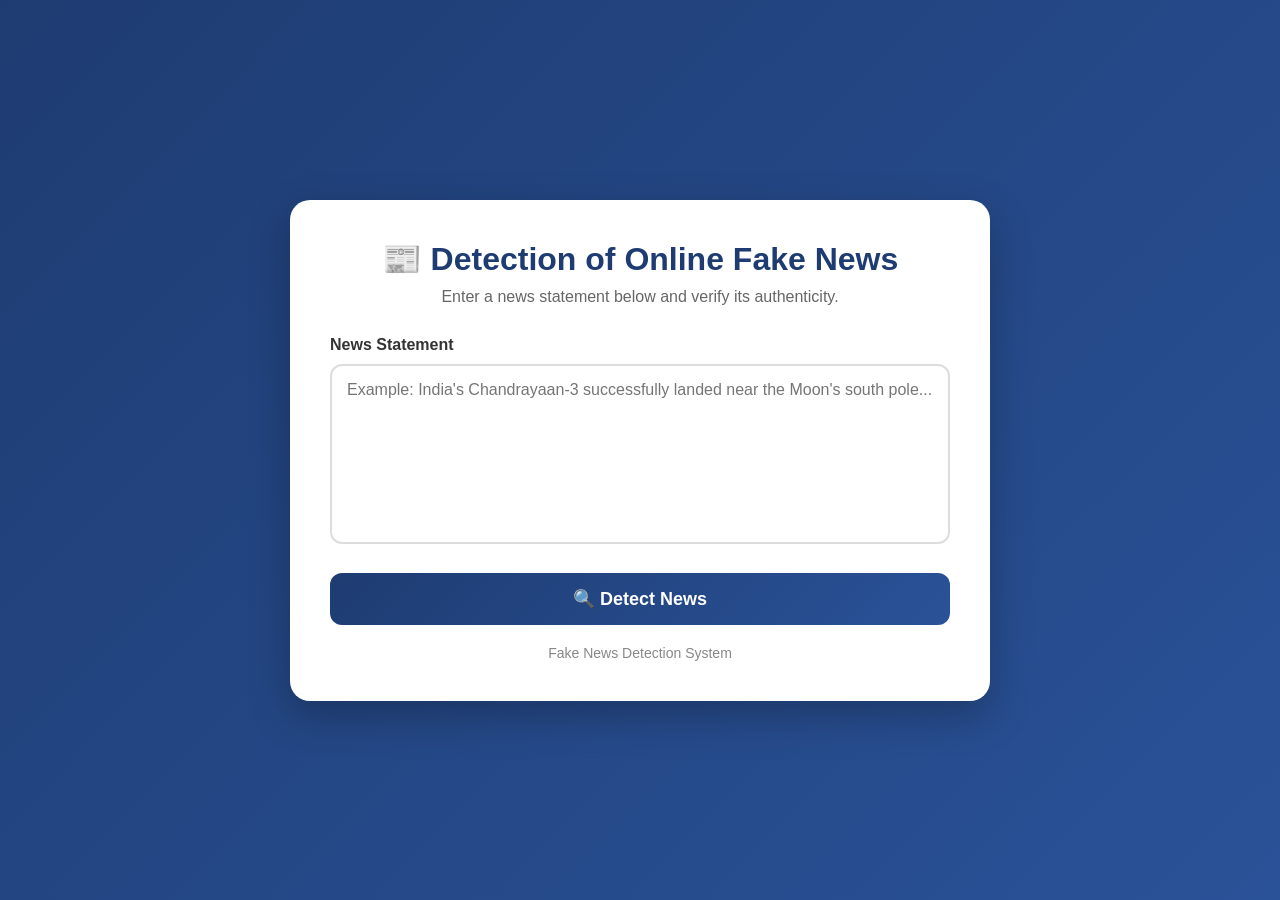
==== index.html @ d2826a5a "Add files via upload initial upload" ====
<!DOCTYPE html>
<html lang="en">
<head>
<meta charset="UTF-8">
<meta name="viewport" content="width=device-width, initial-scale=1.0">
<title>Detection of Online Fake News</title>

<style>
*{
    margin:0;
    padding:0;
    box-sizing:border-box;
    font-family:'Segoe UI', Tahoma, Geneva, Verdana, sans-serif;
}

body{
    min-height:100vh;
    display:flex;
    justify-content:center;
    align-items:center;
    background:linear-gradient(135deg,#1e3c72,#2a5298);
    padding:20px;
}

.container{
    width:100%;
    max-width:700px;
    background:white;
    border-radius:20px;
    padding:40px;
    box-shadow:0 15px 40px rgba(0,0,0,0.25);
}

.header{
    text-align:center;
    margin-bottom:30px;
}

.header h1{
    color:#1e3c72;
    font-size:2rem;
    margin-bottom:10px;
}

.header p{
    color:#666;
    font-size:1rem;
}

label{
    display:block;
    margin-bottom:10px;
    font-weight:600;
    color:#333;
}

textarea{
    width:100%;
    height:180px;
    resize:none;
    border:2px solid #ddd;
    border-radius:12px;
    padding:15px;
    font-size:16px;
    transition:0.3s;
}

textarea:focus{
    outline:none;
    border-color:#2a5298;
    box-shadow:0 0 12px rgba(42,82,152,0.25);
}

.btn{
    width:100%;
    margin-top:25px;
    padding:15px;
    border:none;
    border-radius:12px;
    background:linear-gradient(135deg,#1e3c72,#2a5298);
    color:white;
    font-size:18px;
    font-weight:600;
    cursor:pointer;
    transition:0.3s;
}

.btn:hover{
    transform:translateY(-2px);
    box-shadow:0 10px 20px rgba(42,82,152,0.3);
}

.footer{
    margin-top:20px;
    text-align:center;
    color:#888;
    font-size:14px;
}
</style>
</head>

<body>

<div class="container">

    <div class="header">
        <h1>📰 Detection of Online Fake News</h1>
        <p>Enter a news statement below and verify its authenticity.</p>
    </div>

    <form action="/detect" method="POST">

        <label>News Statement</label>

        <textarea
            name="statement"
            placeholder="Example: India's Chandrayaan-3 successfully landed near the Moon's south pole..."
            required></textarea>

        <button class="btn" type="submit">
            🔍 Detect News
        </button>

    </form>

    <div class="footer">
        Fake News Detection System
    </div>

</div>

</body>
</html>
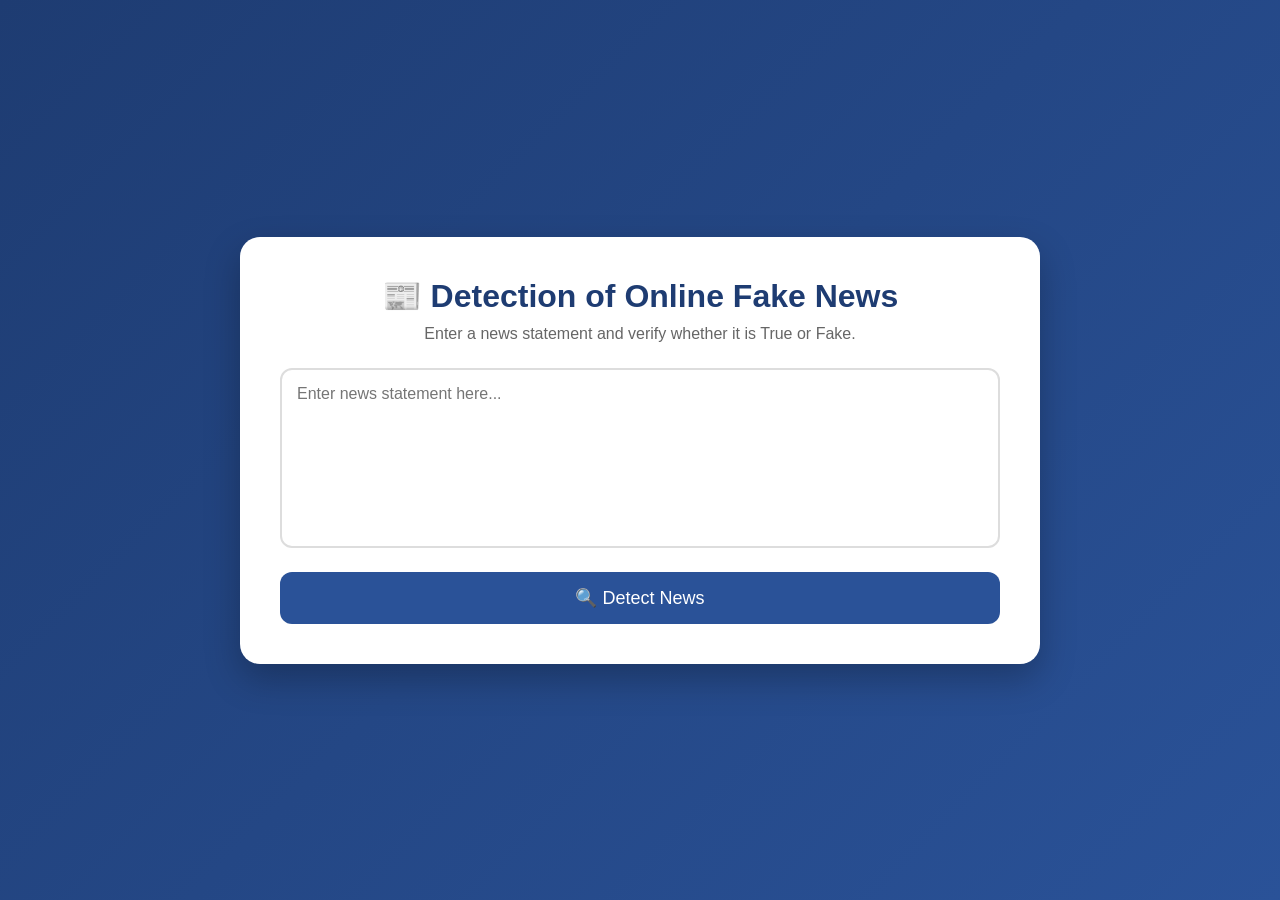
==== commit b286e92f: "Add files via upload" ====
--- a/index.html
+++ b/index.html
@@ -1,133 +1,35 @@
 <!DOCTYPE html>
 <html lang="en">
 <head>
-<meta charset="UTF-8">
-<meta name="viewport" content="width=device-width, initial-scale=1.0">
-<title>Detection of Online Fake News</title>
-
-<style>
-*{
-    margin:0;
-    padding:0;
-    box-sizing:border-box;
-    font-family:'Segoe UI', Tahoma, Geneva, Verdana, sans-serif;
-}
-
-body{
-    min-height:100vh;
-    display:flex;
-    justify-content:center;
-    align-items:center;
-    background:linear-gradient(135deg,#1e3c72,#2a5298);
-    padding:20px;
-}
-
-.container{
-    width:100%;
-    max-width:700px;
-    background:white;
-    border-radius:20px;
-    padding:40px;
-    box-shadow:0 15px 40px rgba(0,0,0,0.25);
-}
-
-.header{
-    text-align:center;
-    margin-bottom:30px;
-}
-
-.header h1{
-    color:#1e3c72;
-    font-size:2rem;
-    margin-bottom:10px;
-}
-
-.header p{
-    color:#666;
-    font-size:1rem;
-}
-
-label{
-    display:block;
-    margin-bottom:10px;
-    font-weight:600;
-    color:#333;
-}
-
-textarea{
-    width:100%;
-    height:180px;
-    resize:none;
-    border:2px solid #ddd;
-    border-radius:12px;
-    padding:15px;
-    font-size:16px;
-    transition:0.3s;
-}
-
-textarea:focus{
-    outline:none;
-    border-color:#2a5298;
-    box-shadow:0 0 12px rgba(42,82,152,0.25);
-}
-
-.btn{
-    width:100%;
-    margin-top:25px;
-    padding:15px;
-    border:none;
-    border-radius:12px;
-    background:linear-gradient(135deg,#1e3c72,#2a5298);
-    color:white;
-    font-size:18px;
-    font-weight:600;
-    cursor:pointer;
-    transition:0.3s;
-}
-
-.btn:hover{
-    transform:translateY(-2px);
-    box-shadow:0 10px 20px rgba(42,82,152,0.3);
-}
-
-.footer{
-    margin-top:20px;
-    text-align:center;
-    color:#888;
-    font-size:14px;
-}
-</style>
+    <meta charset="UTF-8">
+    <meta name="viewport" content="width=device-width, initial-scale=1.0">
+    <title>Detection of Online Fake News</title>
+    <link rel="stylesheet" href="style.css">
 </head>
-
 <body>
 
 <div class="container">
 
-    <div class="header">
-        <h1>📰 Detection of Online Fake News</h1>
-        <p>Enter a news statement below and verify its authenticity.</p>
-    </div>
+    <h1>📰 Detection of Online Fake News</h1>
 
-    <form action="/detect" method="POST">
+    <p class="subtitle">
+        Enter a news statement and verify whether it is True or Fake.
+    </p>
 
-        <label>News Statement</label>
+    <textarea
+        id="statement"
+        placeholder="Enter news statement here..."
+    ></textarea>
 
-        <textarea
-            name="statement"
-            placeholder="Example: India's Chandrayaan-3 successfully landed near the Moon's south pole..."
-            required></textarea>
+    <button onclick="detectNews()">
+        🔍 Detect News
+    </button>
 
-        <button class="btn" type="submit">
-            🔍 Detect News
-        </button>
-
-    </form>
-
-    <div class="footer">
-        Fake News Detection System
-    </div>
+    <div id="result" class="hidden"></div>
 
 </div>
 
+<script src="script.js"></script>
+
 </body>
 </html>
--- a/style.css
+++ b/style.css
@@ -0,0 +1,95 @@
+*{
+    margin:0;
+    padding:0;
+    box-sizing:border-box;
+    font-family:Segoe UI, sans-serif;
+}
+
+body{
+    min-height:100vh;
+    display:flex;
+    justify-content:center;
+    align-items:center;
+    background:linear-gradient(135deg,#1e3c72,#2a5298);
+    padding:20px;
+}
+
+.container{
+    width:100%;
+    max-width:800px;
+    background:white;
+    border-radius:20px;
+    padding:40px;
+    box-shadow:0 15px 35px rgba(0,0,0,0.25);
+}
+
+h1{
+    text-align:center;
+    color:#1e3c72;
+    margin-bottom:10px;
+}
+
+.subtitle{
+    text-align:center;
+    color:#666;
+    margin-bottom:25px;
+}
+
+textarea{
+    width:100%;
+    height:180px;
+    padding:15px;
+    border:2px solid #ddd;
+    border-radius:12px;
+    resize:none;
+    font-size:16px;
+}
+
+textarea:focus{
+    outline:none;
+    border-color:#2a5298;
+}
+
+button{
+    width:100%;
+    margin-top:20px;
+    padding:15px;
+    border:none;
+    border-radius:12px;
+    background:#2a5298;
+    color:white;
+    font-size:18px;
+    cursor:pointer;
+}
+
+button:hover{
+    background:#1e3c72;
+}
+
+.hidden{
+    display:none;
+}
+
+.result-box{
+    margin-top:25px;
+    padding:20px;
+    border-radius:12px;
+    text-align:center;
+    font-size:22px;
+    font-weight:bold;
+}
+
+.true{
+    background:#e8f8ee;
+    color:#198754;
+}
+
+.fake{
+    background:#ffeaea;
+    color:#dc3545;
+}
+
+.notfound{
+    background:#fff3cd;
+    color:#856404;
+}
